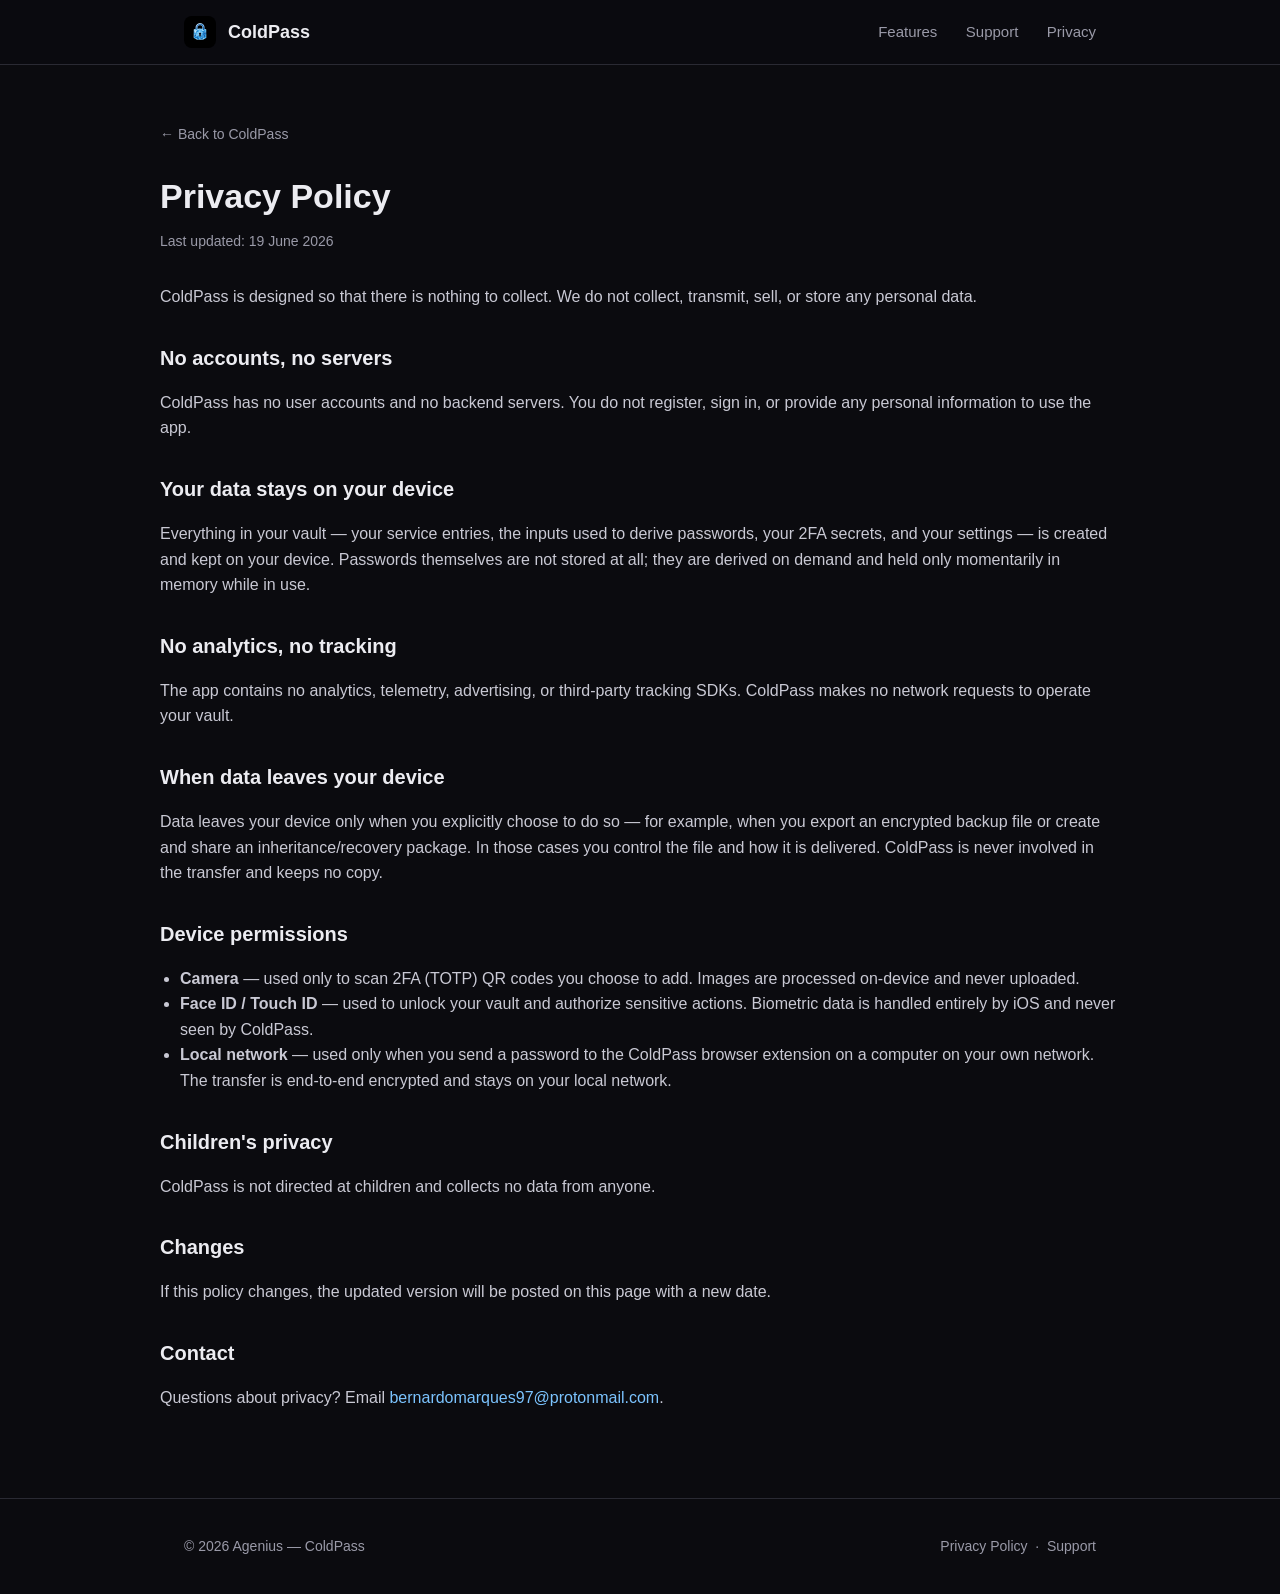
==== privacy.html @ b47ecbbd "ColdPass site: marketing landing, privacy policy, support Static GitHub Pages site for the App Store" ====
<!DOCTYPE html>
<html lang="en">
<head>
  <meta charset="utf-8" />
  <meta name="viewport" content="width=device-width, initial-scale=1" />
  <title>ColdPass — Privacy Policy</title>
  <meta name="description" content="ColdPass collects no personal data. There are no accounts and no servers." />
  <link rel="icon" href="icon.png" />
  <link rel="stylesheet" href="style.css" />
</head>
<body>
  <header class="site-header">
    <div class="wrap">
      <a class="brand" href="index.html"><img src="icon.png" alt="ColdPass" />ColdPass</a>
      <nav class="nav">
        <a href="index.html#features">Features</a>
        <a href="support.html">Support</a>
        <a href="privacy.html">Privacy</a>
      </nav>
    </div>
  </header>

  <main class="wrap doc">
    <a class="back" href="index.html">← Back to ColdPass</a>
    <h1>Privacy Policy</h1>
    <p class="updated">Last updated: 19 June 2026</p>

    <p>ColdPass is designed so that there is nothing to collect. We do not collect, transmit, sell, or store any personal data.</p>

    <h2>No accounts, no servers</h2>
    <p>ColdPass has no user accounts and no backend servers. You do not register, sign in, or provide any personal information to use the app.</p>

    <h2>Your data stays on your device</h2>
    <p>Everything in your vault — your service entries, the inputs used to derive passwords, your 2FA secrets, and your settings — is created and kept on your device. Passwords themselves are not stored at all; they are derived on demand and held only momentarily in memory while in use.</p>

    <h2>No analytics, no tracking</h2>
    <p>The app contains no analytics, telemetry, advertising, or third-party tracking SDKs. ColdPass makes no network requests to operate your vault.</p>

    <h2>When data leaves your device</h2>
    <p>Data leaves your device only when you explicitly choose to do so — for example, when you export an encrypted backup file or create and share an inheritance/recovery package. In those cases you control the file and how it is delivered. ColdPass is never involved in the transfer and keeps no copy.</p>

    <h2>Device permissions</h2>
    <ul>
      <li><strong>Camera</strong> — used only to scan 2FA (TOTP) QR codes you choose to add. Images are processed on-device and never uploaded.</li>
      <li><strong>Face ID / Touch ID</strong> — used to unlock your vault and authorize sensitive actions. Biometric data is handled entirely by iOS and never seen by ColdPass.</li>
      <li><strong>Local network</strong> — used only when you send a password to the ColdPass browser extension on a computer on your own network. The transfer is end-to-end encrypted and stays on your local network.</li>
    </ul>

    <h2>Children's privacy</h2>
    <p>ColdPass is not directed at children and collects no data from anyone.</p>

    <h2>Changes</h2>
    <p>If this policy changes, the updated version will be posted on this page with a new date.</p>

    <h2>Contact</h2>
    <p>Questions about privacy? Email <a href="mailto:bernardomarques97@protonmail.com">bernardomarques97@protonmail.com</a>.</p>
  </main>

  <footer class="site-footer">
    <div class="wrap">
      <span>© 2026 Agenius — ColdPass</span>
      <span><a href="privacy.html">Privacy Policy</a> &nbsp;·&nbsp; <a href="support.html">Support</a></span>
    </div>
  </footer>
</body>
</html>
---- style.css ----
:root {
  --bg: #0b0b0f;
  --panel: #16161c;
  --panel-2: #1d1d25;
  --border: #2a2a33;
  --text: #ececf1;
  --muted: #9a9aa8;
  --accent: #4f8cff;
  --ice: #7cc4ff;
  --radius: 16px;
  --maxw: 960px;
}

* { box-sizing: border-box; }

html { scroll-behavior: smooth; }

body {
  margin: 0;
  background: var(--bg);
  color: var(--text);
  font: 16px/1.6 -apple-system, BlinkMacSystemFont, "Segoe UI", Roboto, Helvetica, Arial, sans-serif;
  -webkit-font-smoothing: antialiased;
}

a { color: var(--ice); text-decoration: none; }
a:hover { text-decoration: underline; }

.wrap { max-width: var(--maxw); margin: 0 auto; padding: 0 24px; }

/* header */
.site-header {
  position: sticky; top: 0; z-index: 10;
  background: rgba(11, 11, 15, 0.8);
  backdrop-filter: saturate(160%) blur(12px);
  border-bottom: 1px solid var(--border);
}
.site-header .wrap { display: flex; align-items: center; justify-content: space-between; height: 64px; }
.brand { display: flex; align-items: center; gap: 12px; font-weight: 700; font-size: 18px; color: var(--text); }
.brand img { width: 32px; height: 32px; border-radius: 8px; }
.nav a { color: var(--muted); margin-left: 24px; font-size: 15px; }
.nav a:hover { color: var(--text); text-decoration: none; }

/* hero */
.hero { text-align: center; padding: 96px 0 72px; }
.hero img.mark { width: 112px; height: 112px; border-radius: 26px; box-shadow: 0 0 60px rgba(79, 140, 255, 0.25); }
.hero h1 { font-size: 44px; line-height: 1.1; margin: 28px 0 12px; letter-spacing: -0.02em; }
.hero p.tagline { font-size: 20px; color: var(--muted); max-width: 620px; margin: 0 auto 32px; }
.cta { display: inline-flex; align-items: center; gap: 10px; background: var(--accent); color: #fff; font-weight: 600; padding: 14px 26px; border-radius: 999px; }
.cta:hover { text-decoration: none; filter: brightness(1.08); }
.cta-note { display: block; margin-top: 14px; color: var(--muted); font-size: 14px; }

/* sections */
section { padding: 56px 0; border-top: 1px solid var(--border); }
section h2 { font-size: 28px; letter-spacing: -0.01em; margin: 0 0 8px; }
section .lead { color: var(--muted); margin: 0 0 36px; max-width: 640px; }

/* feature grid */
.grid { display: grid; grid-template-columns: repeat(2, 1fr); gap: 18px; }
.card { background: var(--panel); border: 1px solid var(--border); border-radius: var(--radius); padding: 24px; }
.card h3 { margin: 0 0 8px; font-size: 18px; }
.card p { margin: 0; color: var(--muted); font-size: 15px; }
.card .ico { font-size: 22px; margin-bottom: 10px; }

/* steps */
.steps { display: grid; grid-template-columns: repeat(3, 1fr); gap: 18px; counter-reset: step; }
.step { background: var(--panel); border: 1px solid var(--border); border-radius: var(--radius); padding: 24px; }
.step::before { counter-increment: step; content: counter(step); display: inline-flex; align-items: center; justify-content: center; width: 32px; height: 32px; border-radius: 999px; background: var(--panel-2); color: var(--ice); font-weight: 700; margin-bottom: 12px; }
.step h3 { margin: 0 0 6px; font-size: 17px; }
.step p { margin: 0; color: var(--muted); font-size: 15px; }

/* callout */
.callout { background: var(--panel-2); border: 1px solid var(--border); border-left: 3px solid var(--accent); border-radius: 12px; padding: 18px 20px; color: var(--muted); font-size: 15px; }
.callout strong { color: var(--text); }

/* content pages */
.doc { padding: 56px 0 72px; }
.doc h1 { font-size: 34px; margin: 0 0 6px; }
.doc .updated { color: var(--muted); font-size: 14px; margin: 0 0 32px; }
.doc h2 { font-size: 20px; margin: 32px 0 8px; }
.doc p, .doc li { color: #c9c9d4; }
.doc ul { padding-left: 20px; }
.back { display: inline-block; margin-bottom: 24px; color: var(--muted); font-size: 14px; }

/* footer */
.site-footer { border-top: 1px solid var(--border); padding: 36px 0; color: var(--muted); font-size: 14px; }
.site-footer .wrap { display: flex; flex-wrap: wrap; gap: 16px 28px; align-items: center; justify-content: space-between; }
.site-footer a { color: var(--muted); }
.site-footer a:hover { color: var(--text); }

@media (max-width: 680px) {
  .hero h1 { font-size: 34px; }
  .grid, .steps { grid-template-columns: 1fr; }
  .nav a { margin-left: 16px; }
}
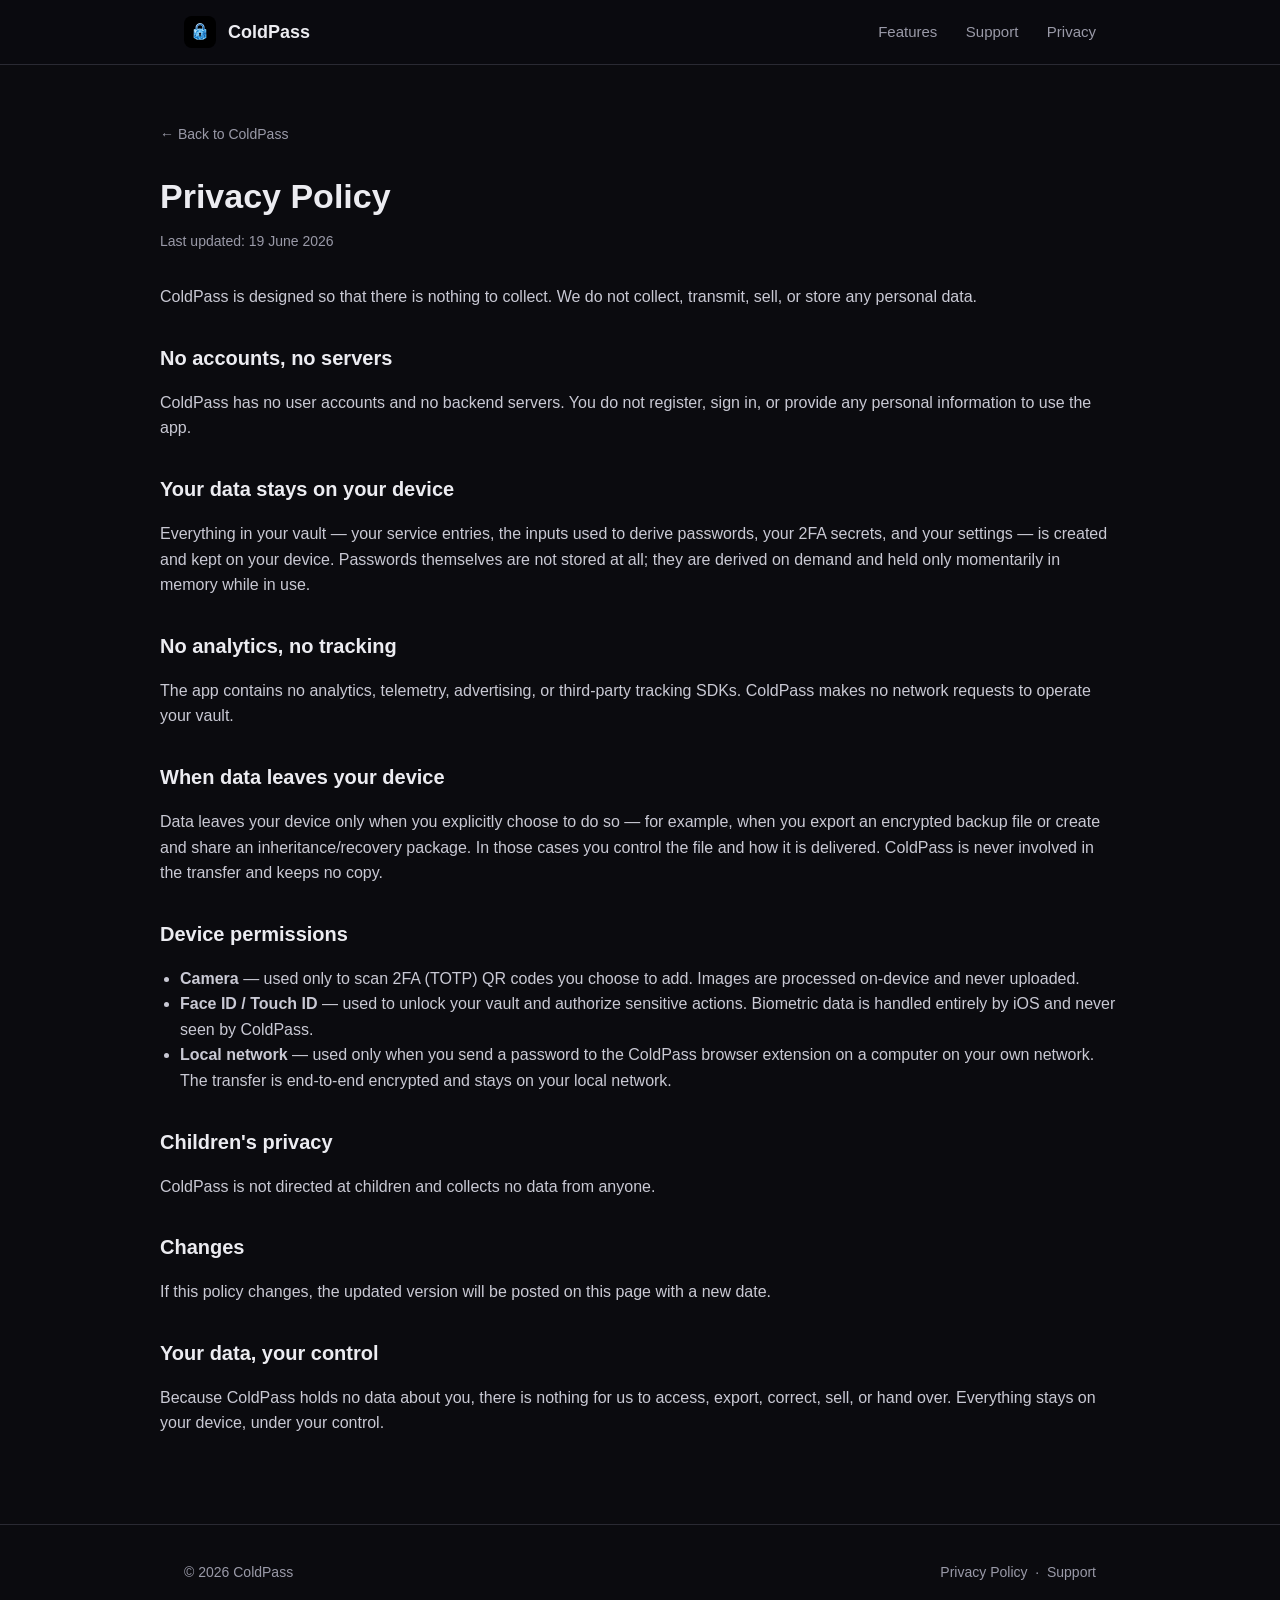
==== commit 2135c5d1: "Site polish: SVG card icons, fix How-it-works callout, remove email/Agenius" ====
--- a/privacy.html
+++ b/privacy.html
@@ -52,13 +52,13 @@
     <h2>Changes</h2>
     <p>If this policy changes, the updated version will be posted on this page with a new date.</p>
 
-    <h2>Contact</h2>
-    <p>Questions about privacy? Email <a href="mailto:bernardomarques97@protonmail.com">bernardomarques97@protonmail.com</a>.</p>
+    <h2>Your data, your control</h2>
+    <p>Because ColdPass holds no data about you, there is nothing for us to access, export, correct, sell, or hand over. Everything stays on your device, under your control.</p>
   </main>
 
   <footer class="site-footer">
     <div class="wrap">
-      <span>© 2026 Agenius — ColdPass</span>
+      <span>© 2026 ColdPass</span>
       <span><a href="privacy.html">Privacy Policy</a> &nbsp;·&nbsp; <a href="support.html">Support</a></span>
     </div>
   </footer>
--- a/style.css
+++ b/style.css
@@ -42,7 +42,12 @@
 .nav a:hover { color: var(--text); text-decoration: none; }
 
 /* hero */
-.hero { text-align: center; padding: 96px 0 72px; }
+.hero { text-align: center; padding: 96px 0 72px; position: relative; }
+.hero::before {
+  content: ""; position: absolute; left: 0; right: 0; top: -64px; height: 520px;
+  background: radial-gradient(58% 60% at 50% 0%, rgba(79, 140, 255, 0.16), transparent 72%);
+  pointer-events: none; z-index: -1;
+}
 .hero img.mark { width: 112px; height: 112px; border-radius: 26px; box-shadow: 0 0 60px rgba(79, 140, 255, 0.25); }
 .hero h1 { font-size: 44px; line-height: 1.1; margin: 28px 0 12px; letter-spacing: -0.02em; }
 .hero p.tagline { font-size: 20px; color: var(--muted); max-width: 620px; margin: 0 auto 32px; }
@@ -57,10 +62,16 @@
 
 /* feature grid */
 .grid { display: grid; grid-template-columns: repeat(2, 1fr); gap: 18px; }
-.card { background: var(--panel); border: 1px solid var(--border); border-radius: var(--radius); padding: 24px; }
+.card { background: var(--panel); border: 1px solid var(--border); border-radius: var(--radius); padding: 24px; transition: border-color 0.18s ease, transform 0.18s ease, background 0.18s ease; }
+.card:hover { border-color: #3a3a48; transform: translateY(-2px); background: var(--panel-2); }
 .card h3 { margin: 0 0 8px; font-size: 18px; }
 .card p { margin: 0; color: var(--muted); font-size: 15px; }
-.card .ico { font-size: 22px; margin-bottom: 10px; }
+.card .ico {
+  width: 44px; height: 44px; border-radius: 12px; margin-bottom: 16px;
+  display: flex; align-items: center; justify-content: center;
+  background: rgba(124, 196, 255, 0.1); color: var(--ice);
+}
+.card .ico svg { width: 22px; height: 22px; fill: none; stroke: currentColor; stroke-width: 1.7; stroke-linecap: round; stroke-linejoin: round; }
 
 /* steps */
 .steps { display: grid; grid-template-columns: repeat(3, 1fr); gap: 18px; counter-reset: step; }
